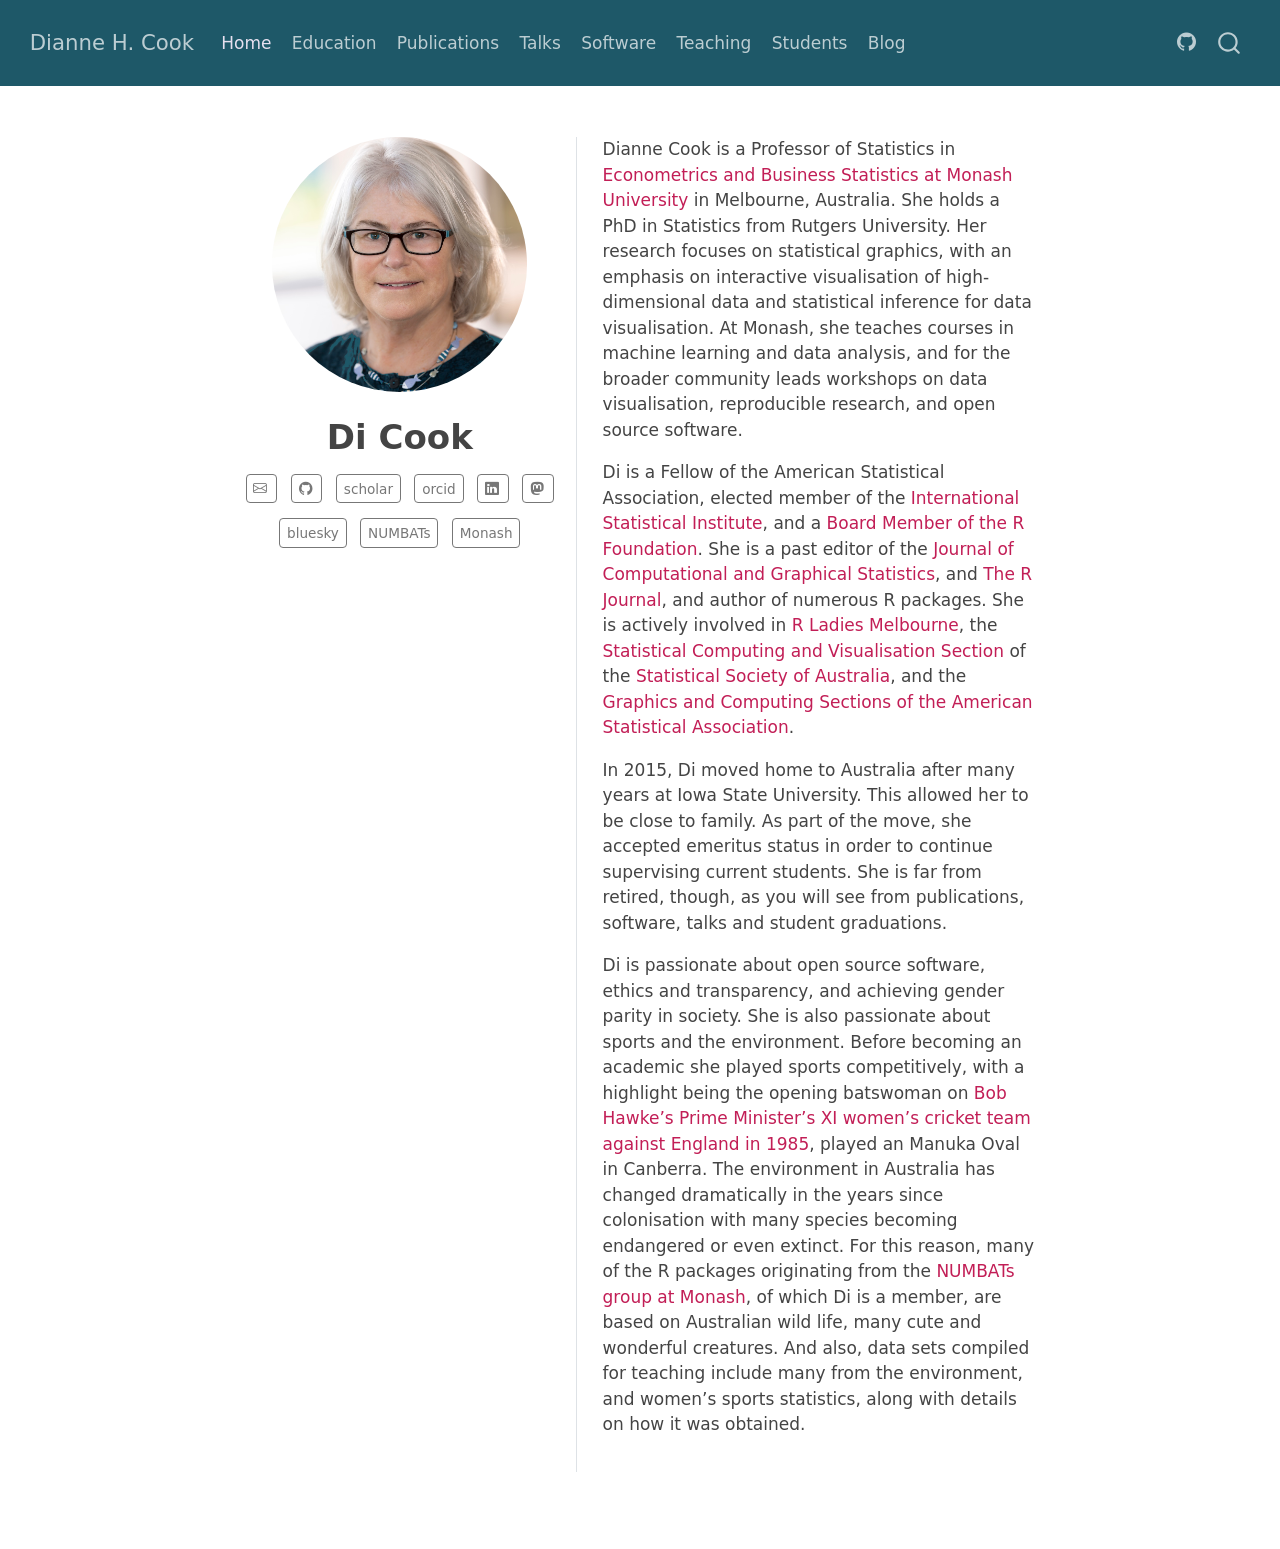
==== docs/index.html @ a5f40956 "copy of di site" ====
<!DOCTYPE html>
<html xmlns="http://www.w3.org/1999/xhtml" lang="en" xml:lang="en"><head>

<meta charset="utf-8">
<meta name="generator" content="quarto-1.9.30">

<meta name="viewport" content="width=device-width, initial-scale=1.0, user-scalable=yes">


<title>Di Cook – Dianne H. Cook</title>
<style>
/* Default styles provided by pandoc.
** See https://pandoc.org/MANUAL.html#variables-for-html for config info.
*/
code{white-space: pre-wrap;}
span.smallcaps{font-variant: small-caps;}
div.columns{display: flex; gap: min(4vw, 1.5em);}
div.column{flex: auto; overflow-x: auto;}
div.hanging-indent{margin-left: 1.5em; text-indent: -1.5em;}
ul.task-list{list-style: none;}
ul.task-list li input[type="checkbox"] {
  width: 0.8em;
  margin: 0 0.8em 0.2em -1em; /* quarto-specific, see https://github.com/quarto-dev/quarto-cli/issues/4556 */ 
  vertical-align: middle;
}
</style>


<script src="site_libs/quarto-nav/quarto-nav.js"></script>
<script src="site_libs/quarto-nav/headroom.min.js"></script>
<script src="site_libs/clipboard/clipboard.min.js"></script>
<script src="site_libs/quarto-search/autocomplete.umd.js"></script>
<script src="site_libs/quarto-search/fuse.min.js"></script>
<script src="site_libs/quarto-search/quarto-search.js"></script>
<meta name="quarto:offset" content="./">
<link href="./logo.png" rel="icon" type="image/png">
<script src="site_libs/quarto-html/quarto.js" type="module"></script>
<script src="site_libs/quarto-html/tabsets/tabsets.js" type="module"></script>
<script src="site_libs/quarto-html/popper.min.js"></script>
<script src="site_libs/quarto-html/tippy.umd.min.js"></script>
<link href="site_libs/quarto-html/tippy.css" rel="stylesheet">
<link href="site_libs/quarto-html/quarto-syntax-highlighting-b6a8276bf55561bdbc268162d41bd1f7.css" rel="stylesheet" id="quarto-text-highlighting-styles">
<script src="site_libs/bootstrap/bootstrap.min.js"></script>
<link href="site_libs/bootstrap/bootstrap-icons.css" rel="stylesheet">
<link href="site_libs/bootstrap/bootstrap-d441ec7d82a4c48058758889448e13eb.min.css" rel="stylesheet" append-hash="true" id="quarto-bootstrap" data-mode="light">
<script id="quarto-search-options" type="application/json">{
  "location": "navbar",
  "copy-button": false,
  "collapse-after": 3,
  "panel-placement": "end",
  "type": "overlay",
  "limit": 50,
  "keyboard-shortcut": [
    "f",
    "/",
    "s"
  ],
  "show-item-context": false,
  "language": {
    "search-no-results-text": "No results",
    "search-matching-documents-text": "matching documents",
    "search-copy-link-title": "Copy link to search",
    "search-hide-matches-text": "Hide additional matches",
    "search-more-match-text": "more match in this document",
    "search-more-matches-text": "more matches in this document",
    "search-clear-button-title": "Clear",
    "search-text-placeholder": "",
    "search-detached-cancel-button-title": "Cancel",
    "search-submit-button-title": "Submit",
    "search-label": "Search"
  }
}</script>


</head>

<body class="nav-fixed fullcontent quarto-light">

<div id="quarto-search-results"></div>
  <header id="quarto-header" class="headroom fixed-top">
    <nav class="navbar navbar-expand-lg " data-bs-theme="dark">
      <div class="navbar-container container-fluid">
      <div class="navbar-brand-container mx-auto">
    <a class="navbar-brand" href="./index.html">
    <span class="navbar-title">Dianne H. Cook</span>
    </a>
  </div>
            <div id="quarto-search" class="" title="Search"></div>
          <button class="navbar-toggler" type="button" data-bs-toggle="collapse" data-bs-target="#navbarCollapse" aria-controls="navbarCollapse" role="menu" aria-expanded="false" aria-label="Toggle navigation" onclick="if (window.quartoToggleHeadroom) { window.quartoToggleHeadroom(); }">
  <span class="navbar-toggler-icon"></span>
</button>
          <div class="collapse navbar-collapse" id="navbarCollapse">
            <ul class="navbar-nav navbar-nav-scroll me-auto">
  <li class="nav-item">
    <a class="nav-link active" href="./index.html" aria-current="page"> 
<span class="menu-text">Home</span></a>
  </li>  
  <li class="nav-item">
    <a class="nav-link" href="./education.html"> 
<span class="menu-text">Education</span></a>
  </li>  
  <li class="nav-item">
    <a class="nav-link" href="./publications.html"> 
<span class="menu-text">Publications</span></a>
  </li>  
  <li class="nav-item">
    <a class="nav-link" href="./talks.html"> 
<span class="menu-text">Talks</span></a>
  </li>  
  <li class="nav-item">
    <a class="nav-link" href="./software.html"> 
<span class="menu-text">Software</span></a>
  </li>  
  <li class="nav-item">
    <a class="nav-link" href="./teaching.html"> 
<span class="menu-text">Teaching</span></a>
  </li>  
  <li class="nav-item">
    <a class="nav-link" href="./students.html"> 
<span class="menu-text">Students</span></a>
  </li>  
  <li class="nav-item">
    <a class="nav-link" href="./blog.html"> 
<span class="menu-text">Blog</span></a>
  </li>  
</ul>
            <ul class="navbar-nav navbar-nav-scroll ms-auto">
  <li class="nav-item compact">
    <a class="nav-link" href="https://github.com/dicook/dicook-quarto"> <i class="bi bi-github" role="img">
</i> 
<span class="menu-text"></span></a>
  </li>  
</ul>
          </div> <!-- /navcollapse -->
            <div class="quarto-navbar-tools">
</div>
      </div> <!-- /container-fluid -->
    </nav>
</header>
<!-- content -->
<div id="quarto-content" class="quarto-container page-columns page-rows-contents page-layout-article page-navbar">
<!-- sidebar -->
<!-- margin-sidebar -->
    
<!-- main -->
<div class="quarto-about-trestles">
  <div class="about-entity">
    <img src="dicook-2023.png" class="about-image
  round " style="height: 15em; width: 15em;">
<header id="title-block-header" class="quarto-title-block default">
<div class="quarto-title">
<h1 class="title">Di Cook</h1>
</div>
<div class="quarto-title-meta">
  </div>
</header>
    <div class="about-links">
  <a href="mailto:dicook@monash.edu" class="about-link" rel="" target="">
    <i class="bi bi-envelope"></i>
     <span class="about-link-text"></span>
  </a>
  <a href="https://github.com/dicook" class="about-link" rel="" target="">
    <i class="bi bi-github"></i>
     <span class="about-link-text"></span>
  </a>
  <a href="https://scholar.google.com/citations?user=_b0uchgAAAAJ&amp;hl=en" class="about-link" rel="" target="">
     <span class="about-link-text">scholar</span>
  </a>
  <a href="https://orcid.org/0000-0002-3813-7155" class="about-link" rel="" target="">
     <span class="about-link-text">orcid</span>
  </a>
  <a href="https://www.linkedin.com/in/dianne-cook-a4877a104/" class="about-link" rel="" target="">
    <i class="bi bi-linkedin"></i>
     <span class="about-link-text"></span>
  </a>
  <a href="https://aus.social/@visnut" class="about-link" rel="" target="">
    <i class="bi bi-mastodon"></i>
     <span class="about-link-text"></span>
  </a>
  <a href="https://bsky.app/profile/visnut.bsky.social" class="about-link" rel="" target="">
     <span class="about-link-text">bluesky</span>
  </a>
  <a href="https://numbat.space" class="about-link" rel="" target="">
     <span class="about-link-text">NUMBATs</span>
  </a>
  <a href="https://www.monash.edu/business/ebs/about-us" class="about-link" rel="" target="">
     <span class="about-link-text">Monash</span>
  </a>
</div>
  </div>
  <div class="about-contents"><main class="content" id="quarto-document-content">
<div id="hero-heading">
<p>Dianne Cook is a Professor of Statistics in <a href="https://www.monash.edu/business/ebs/about-us">Econometrics and Business Statistics at Monash University</a> in Melbourne, Australia. She holds a PhD in Statistics from Rutgers University. Her research focuses on statistical graphics, with an emphasis on interactive visualisation of high-dimensional data and statistical inference for data visualisation. At Monash, she teaches courses in machine learning and data analysis, and for the broader community leads workshops on data visualisation, reproducible research, and open source software.</p>
<p>Di is a Fellow of the American Statistical Association, elected member of the <a href="https://www.isi-web.org">International Statistical Institute</a>, and a <a href="https://www.r-project.org/foundation/">Board Member of the R Foundation</a>. She is a past editor of the <a href="https://www.tandfonline.com/journals/ucgs20">Journal of Computational and Graphical Statistics</a>, and <a href="https://journal.r-project.org">The R Journal</a>, and author of numerous R packages. She is actively involved in <a href="https://github.com/R-LadiesMelbourne">R Ladies Melbourne</a>, the <a href="https://statsoc.org.au/Statistical-Computing-and-Visualisation-Section">Statistical Computing and Visualisation Section</a> of the <a href="https://statsoc.org.au">Statistical Society of Australia</a>, and the <a href="https://community.amstat.org/jointscsg-section/home">Graphics and Computing Sections of the American Statistical Association</a>.</p>
<p>In 2015, Di moved home to Australia after many years at Iowa State University. This allowed her to be close to family. As part of the move, she accepted emeritus status in order to continue supervising current students. She is far from retired, though, as you will see from publications, software, talks and student graduations.</p>
<p>Di is passionate about open source software, ethics and transparency, and achieving gender parity in society. She is also passionate about sports and the environment. Before becoming an academic she played sports competitively, with a highlight being the opening batswoman on <a href="https://www.nfsa.gov.au/collection/curated/asset/99286-womens-cricket-australia-v-england-canberra-1985">Bob Hawke’s Prime Minister’s XI women’s cricket team against England in 1985</a>, played an Manuka Oval in Canberra. The environment in Australia has changed dramatically in the years since colonisation with many species becoming endangered or even extinct. For this reason, many of the R packages originating from the <a href="https://numbat.space">NUMBATs group at Monash</a>, of which Di is a member, are based on Australian wild life, many cute and wonderful creatures. And also, data sets compiled for teaching include many from the environment, and women’s sports statistics, along with details on how it was obtained.</p>
</div>


</main></div>
</div>
 <!-- /main -->
<script id="quarto-html-after-body" type="application/javascript">
  window.document.addEventListener("DOMContentLoaded", function (event) {
    const isCodeAnnotation = (el) => {
      for (const clz of el.classList) {
        if (clz.startsWith('code-annotation-')) {                     
          return true;
        }
      }
      return false;
    }
    const onCopySuccess = function(e) {
      // button target
      const button = e.trigger;
      // don't keep focus
      button.blur();
      // flash "checked"
      button.classList.add('code-copy-button-checked');
      var currentTitle = button.getAttribute("title");
      button.setAttribute("title", "Copied!");
      let tooltip;
      if (window.bootstrap) {
        button.setAttribute("data-bs-toggle", "tooltip");
        button.setAttribute("data-bs-placement", "left");
        button.setAttribute("data-bs-title", "Copied!");
        tooltip = new bootstrap.Tooltip(button, 
          { trigger: "manual", 
            customClass: "code-copy-button-tooltip",
            offset: [0, -8]});
        tooltip.show();    
      }
      setTimeout(function() {
        if (tooltip) {
          tooltip.hide();
          button.removeAttribute("data-bs-title");
          button.removeAttribute("data-bs-toggle");
          button.removeAttribute("data-bs-placement");
        }
        button.setAttribute("title", currentTitle);
        button.classList.remove('code-copy-button-checked');
      }, 1000);
      // clear code selection
      e.clearSelection();
    }
    const getTextToCopy = function(trigger) {
      const outerScaffold = trigger.parentElement.cloneNode(true);
      const codeEl = outerScaffold.querySelector('code');
      for (const childEl of codeEl.children) {
        if (isCodeAnnotation(childEl)) {
          childEl.remove();
        }
      }
      return codeEl.innerText;
    }
    const clipboard = new window.ClipboardJS('.code-copy-button:not([data-in-quarto-modal])', {
      text: getTextToCopy
    });
    clipboard.on('success', onCopySuccess);
    if (window.document.getElementById('quarto-embedded-source-code-modal')) {
      const clipboardModal = new window.ClipboardJS('.code-copy-button[data-in-quarto-modal]', {
        text: getTextToCopy,
        container: window.document.getElementById('quarto-embedded-source-code-modal')
      });
      clipboardModal.on('success', onCopySuccess);
    }
      var localhostRegex = new RegExp(/^(?:http|https):\/\/localhost\:?[0-9]*\//);
      var mailtoRegex = new RegExp(/^mailto:/);
        var filterRegex = new RegExp("https:\/\/dicook\.org");
      var isInternal = (href) => {
          return filterRegex.test(href) || localhostRegex.test(href) || mailtoRegex.test(href);
      }
      // Inspect non-navigation links and adorn them if external
     var links = window.document.querySelectorAll('a[href]:not(.nav-link):not(.navbar-brand):not(.toc-action):not(.sidebar-link):not(.sidebar-item-toggle):not(.pagination-link):not(.no-external):not([aria-hidden]):not(.dropdown-item):not(.quarto-navigation-tool):not(.about-link)');
      for (var i=0; i<links.length; i++) {
        const link = links[i];
        if (!isInternal(link.href)) {
          // undo the damage that might have been done by quarto-nav.js in the case of
          // links that we want to consider external
          if (link.dataset.originalHref !== undefined) {
            link.href = link.dataset.originalHref;
          }
        }
      }
    function tippyHover(el, contentFn, onTriggerFn, onUntriggerFn) {
      const config = {
        allowHTML: true,
        maxWidth: 500,
        delay: 100,
        arrow: false,
        appendTo: function(el) {
            return el.parentElement;
        },
        interactive: true,
        interactiveBorder: 10,
        theme: 'quarto',
        placement: 'bottom-start',
      };
      if (contentFn) {
        config.content = contentFn;
      }
      if (onTriggerFn) {
        config.onTrigger = onTriggerFn;
      }
      if (onUntriggerFn) {
        config.onUntrigger = onUntriggerFn;
      }
      window.tippy(el, config); 
    }
    const noterefs = window.document.querySelectorAll('a[role="doc-noteref"]');
    for (var i=0; i<noterefs.length; i++) {
      const ref = noterefs[i];
      tippyHover(ref, function() {
        // use id or data attribute instead here
        let href = ref.getAttribute('data-footnote-href') || ref.getAttribute('href');
        try { href = new URL(href).hash; } catch {}
        const id = href.replace(/^#\/?/, "");
        const note = window.document.getElementById(id);
        if (note) {
          return note.innerHTML;
        } else {
          return "";
        }
      });
    }
    const xrefs = window.document.querySelectorAll('a.quarto-xref');
    const processXRef = (id, note) => {
      // Strip column container classes
      const stripColumnClz = (el) => {
        el.classList.remove("page-full", "page-columns");
        if (el.children) {
          for (const child of el.children) {
            stripColumnClz(child);
          }
        }
      }
      stripColumnClz(note)
      if (id === null || id.startsWith('sec-')) {
        // Special case sections, only their first couple elements
        const container = document.createElement("div");
        if (note.children && note.children.length > 2) {
          container.appendChild(note.children[0].cloneNode(true));
          for (let i = 1; i < note.children.length; i++) {
            const child = note.children[i];
            if (child.tagName === "P" && child.innerText === "") {
              continue;
            } else {
              container.appendChild(child.cloneNode(true));
              break;
            }
          }
          if (window.Quarto?.typesetMath) {
            window.Quarto.typesetMath(container);
          }
          return container.innerHTML
        } else {
          if (window.Quarto?.typesetMath) {
            window.Quarto.typesetMath(note);
          }
          return note.innerHTML;
        }
      } else {
        // Remove any anchor links if they are present
        const anchorLink = note.querySelector('a.anchorjs-link');
        if (anchorLink) {
          anchorLink.remove();
        }
        if (window.Quarto?.typesetMath) {
          window.Quarto.typesetMath(note);
        }
        if (note.classList.contains("callout")) {
          return note.outerHTML;
        } else {
          return note.innerHTML;
        }
      }
    }
    for (var i=0; i<xrefs.length; i++) {
      const xref = xrefs[i];
      tippyHover(xref, undefined, function(instance) {
        instance.disable();
        let url = xref.getAttribute('href');
        let hash = undefined; 
        if (url.startsWith('#')) {
          hash = url;
        } else {
          try { hash = new URL(url).hash; } catch {}
        }
        if (hash) {
          const id = hash.replace(/^#\/?/, "");
          const note = window.document.getElementById(id);
          if (note !== null) {
            try {
              const html = processXRef(id, note.cloneNode(true));
              instance.setContent(html);
            } finally {
              instance.enable();
              instance.show();
            }
          } else {
            // See if we can fetch this
            fetch(url.split('#')[0])
            .then(res => res.text())
            .then(html => {
              const parser = new DOMParser();
              const htmlDoc = parser.parseFromString(html, "text/html");
              const note = htmlDoc.getElementById(id);
              if (note !== null) {
                const html = processXRef(id, note);
                instance.setContent(html);
              } 
            }).finally(() => {
              instance.enable();
              instance.show();
            });
          }
        } else {
          // See if we can fetch a full url (with no hash to target)
          // This is a special case and we should probably do some content thinning / targeting
          fetch(url)
          .then(res => res.text())
          .then(html => {
            const parser = new DOMParser();
            const htmlDoc = parser.parseFromString(html, "text/html");
            const note = htmlDoc.querySelector('main.content');
            if (note !== null) {
              // This should only happen for chapter cross references
              // (since there is no id in the URL)
              // remove the first header
              if (note.children.length > 0 && note.children[0].tagName === "HEADER") {
                note.children[0].remove();
              }
              const html = processXRef(null, note);
              instance.setContent(html);
            } 
          }).finally(() => {
            instance.enable();
            instance.show();
          });
        }
      }, function(instance) {
      });
    }
        let selectedAnnoteEl;
        const selectorForAnnotation = ( cell, annotation) => {
          let cellAttr = 'data-code-cell="' + cell + '"';
          let lineAttr = 'data-code-annotation="' +  annotation + '"';
          const selector = 'span[' + cellAttr + '][' + lineAttr + ']';
          return selector;
        }
        const selectCodeLines = (annoteEl) => {
          const doc = window.document;
          const targetCell = annoteEl.getAttribute("data-target-cell");
          const targetAnnotation = annoteEl.getAttribute("data-target-annotation");
          const annoteSpan = window.document.querySelector(selectorForAnnotation(targetCell, targetAnnotation));
          const lines = annoteSpan.getAttribute("data-code-lines").split(",");
          const lineIds = lines.map((line) => {
            return targetCell + "-" + line;
          })
          let top = null;
          let height = null;
          let parent = null;
          if (lineIds.length > 0) {
              //compute the position of the single el (top and bottom and make a div)
              const el = window.document.getElementById(lineIds[0]);
              top = el.offsetTop;
              height = el.offsetHeight;
              parent = el.parentElement.parentElement;
            if (lineIds.length > 1) {
              const lastEl = window.document.getElementById(lineIds[lineIds.length - 1]);
              const bottom = lastEl.offsetTop + lastEl.offsetHeight;
              height = bottom - top;
            }
            if (top !== null && height !== null && parent !== null) {
              // cook up a div (if necessary) and position it 
              let div = window.document.getElementById("code-annotation-line-highlight");
              if (div === null) {
                div = window.document.createElement("div");
                div.setAttribute("id", "code-annotation-line-highlight");
                div.style.position = 'absolute';
                parent.appendChild(div);
              }
              div.style.top = top - 2 + "px";
              div.style.height = height + 4 + "px";
              div.style.left = 0;
              let gutterDiv = window.document.getElementById("code-annotation-line-highlight-gutter");
              if (gutterDiv === null) {
                gutterDiv = window.document.createElement("div");
                gutterDiv.setAttribute("id", "code-annotation-line-highlight-gutter");
                gutterDiv.style.position = 'absolute';
                const codeCell = window.document.getElementById(targetCell);
                const gutter = codeCell.querySelector('.code-annotation-gutter');
                gutter.appendChild(gutterDiv);
              }
              gutterDiv.style.top = top - 2 + "px";
              gutterDiv.style.height = height + 4 + "px";
            }
            selectedAnnoteEl = annoteEl;
          }
        };
        const unselectCodeLines = () => {
          const elementsIds = ["code-annotation-line-highlight", "code-annotation-line-highlight-gutter"];
          elementsIds.forEach((elId) => {
            const div = window.document.getElementById(elId);
            if (div) {
              div.remove();
            }
          });
          selectedAnnoteEl = undefined;
        };
          // Handle positioning of the toggle
      window.addEventListener(
        "resize",
        throttle(() => {
          elRect = undefined;
          if (selectedAnnoteEl) {
            selectCodeLines(selectedAnnoteEl);
          }
        }, 10)
      );
      function throttle(fn, ms) {
      let throttle = false;
      let timer;
        return (...args) => {
          if(!throttle) { // first call gets through
              fn.apply(this, args);
              throttle = true;
          } else { // all the others get throttled
              if(timer) clearTimeout(timer); // cancel #2
              timer = setTimeout(() => {
                fn.apply(this, args);
                timer = throttle = false;
              }, ms);
          }
        };
      }
        // Attach click handler to the DT
        const annoteDls = window.document.querySelectorAll('dt[data-target-cell]');
        for (const annoteDlNode of annoteDls) {
          annoteDlNode.addEventListener('click', (event) => {
            const clickedEl = event.target;
            if (clickedEl !== selectedAnnoteEl) {
              unselectCodeLines();
              const activeEl = window.document.querySelector('dt[data-target-cell].code-annotation-active');
              if (activeEl) {
                activeEl.classList.remove('code-annotation-active');
              }
              selectCodeLines(clickedEl);
              clickedEl.classList.add('code-annotation-active');
            } else {
              // Unselect the line
              unselectCodeLines();
              clickedEl.classList.remove('code-annotation-active');
            }
          });
        }
    const findCites = (el) => {
      const parentEl = el.parentElement;
      if (parentEl) {
        const cites = parentEl.dataset.cites;
        if (cites) {
          return {
            el,
            cites: cites.split(' ')
          };
        } else {
          return findCites(el.parentElement)
        }
      } else {
        return undefined;
      }
    };
    var bibliorefs = window.document.querySelectorAll('a[role="doc-biblioref"]');
    for (var i=0; i<bibliorefs.length; i++) {
      const ref = bibliorefs[i];
      const citeInfo = findCites(ref);
      if (citeInfo) {
        tippyHover(citeInfo.el, function() {
          var popup = window.document.createElement('div');
          citeInfo.cites.forEach(function(cite) {
            var citeDiv = window.document.createElement('div');
            citeDiv.classList.add('hanging-indent');
            citeDiv.classList.add('csl-entry');
            var biblioDiv = window.document.getElementById('ref-' + cite);
            if (biblioDiv) {
              citeDiv.innerHTML = biblioDiv.innerHTML;
            }
            popup.appendChild(citeDiv);
          });
          return popup.innerHTML;
        });
      }
    }
  });
  </script>
</div> <!-- /content -->




</body></html>
---- docs/site_libs/quarto-html/tippy.css ----
.tippy-box[data-animation=fade][data-state=hidden]{opacity:0}[data-tippy-root]{max-width:calc(100vw - 10px)}.tippy-box{position:relative;background-color:#333;color:#fff;border-radius:4px;font-size:14px;line-height:1.4;white-space:normal;outline:0;transition-property:transform,visibility,opacity}.tippy-box[data-placement^=top]>.tippy-arrow{bottom:0}.tippy-box[data-placement^=top]>.tippy-arrow:before{bottom:-7px;left:0;border-width:8px 8px 0;border-top-color:initial;transform-origin:center top}.tippy-box[data-placement^=bottom]>.tippy-arrow{top:0}.tippy-box[data-placement^=bottom]>.tippy-arrow:before{top:-7px;left:0;border-width:0 8px 8px;border-bottom-color:initial;transform-origin:center bottom}.tippy-box[data-placement^=left]>.tippy-arrow{right:0}.tippy-box[data-placement^=left]>.tippy-arrow:before{border-width:8px 0 8px 8px;border-left-color:initial;right:-7px;transform-origin:center left}.tippy-box[data-placement^=right]>.tippy-arrow{left:0}.tippy-box[data-placement^=right]>.tippy-arrow:before{left:-7px;border-width:8px 8px 8px 0;border-right-color:initial;transform-origin:center right}.tippy-box[data-inertia][data-state=visible]{transition-timing-function:cubic-bezier(.54,1.5,.38,1.11)}.tippy-arrow{width:16px;height:16px;color:#333}.tippy-arrow:before{content:"";position:absolute;border-color:transparent;border-style:solid}.tippy-content{position:relative;padding:5px 9px;z-index:1}
---- docs/site_libs/quarto-html/quarto-syntax-highlighting-b6a8276bf55561bdbc268162d41bd1f7.css ----
/* quarto syntax highlight colors */
:root {
  --quarto-hl-ot-color: #003B4F;
  --quarto-hl-at-color: #657422;
  --quarto-hl-ss-color: #20794D;
  --quarto-hl-an-color: #5E5E5E;
  --quarto-hl-fu-color: #4758AB;
  --quarto-hl-st-color: #20794D;
  --quarto-hl-cf-color: #003B4F;
  --quarto-hl-op-color: #5E5E5E;
  --quarto-hl-er-color: #AD0000;
  --quarto-hl-bn-color: #AD0000;
  --quarto-hl-al-color: #AD0000;
  --quarto-hl-va-color: #111111;
  --quarto-hl-bu-color: inherit;
  --quarto-hl-ex-color: inherit;
  --quarto-hl-pp-color: #AD0000;
  --quarto-hl-in-color: #5E5E5E;
  --quarto-hl-vs-color: #20794D;
  --quarto-hl-wa-color: #5E5E5E;
  --quarto-hl-do-color: #5E5E5E;
  --quarto-hl-im-color: #00769E;
  --quarto-hl-ch-color: #20794D;
  --quarto-hl-dt-color: #AD0000;
  --quarto-hl-fl-color: #AD0000;
  --quarto-hl-co-color: #5E5E5E;
  --quarto-hl-cv-color: #5E5E5E;
  --quarto-hl-cn-color: #8f5902;
  --quarto-hl-sc-color: #5E5E5E;
  --quarto-hl-dv-color: #AD0000;
  --quarto-hl-kw-color: #003B4F;
}

/* other quarto variables */
:root {
  --quarto-font-monospace: SFMono-Regular, Menlo, Monaco, Consolas, "Liberation Mono", "Courier New", monospace;
}

/* syntax highlight based on Pandoc's rules */
pre > code.sourceCode > span {
  color: #003B4F;
}

code.sourceCode > span {
  color: #003B4F;
}

div.sourceCode,
div.sourceCode pre.sourceCode {
  color: #003B4F;
}

/* Normal */
code span {
  color: #003B4F;
}

/* Alert */
code span.al {
  color: #AD0000;
  font-style: inherit;
}

/* Annotation */
code span.an {
  color: #5E5E5E;
  font-style: inherit;
}

/* Attribute */
code span.at {
  color: #657422;
  font-style: inherit;
}

/* BaseN */
code span.bn {
  color: #AD0000;
  font-style: inherit;
}

/* BuiltIn */
code span.bu {
  font-style: inherit;
}

/* ControlFlow */
code span.cf {
  color: #003B4F;
  font-weight: bold;
  font-style: inherit;
}

/* Char */
code span.ch {
  color: #20794D;
  font-style: inherit;
}

/* Constant */
code span.cn {
  color: #8f5902;
  font-style: inherit;
}

/* Comment */
code span.co {
  color: #5E5E5E;
  font-style: inherit;
}

/* CommentVar */
code span.cv {
  color: #5E5E5E;
  font-style: italic;
}

/* Documentation */
code span.do {
  color: #5E5E5E;
  font-style: italic;
}

/* DataType */
code span.dt {
  color: #AD0000;
  font-style: inherit;
}

/* DecVal */
code span.dv {
  color: #AD0000;
  font-style: inherit;
}

/* Error */
code span.er {
  color: #AD0000;
  font-style: inherit;
}

/* Extension */
code span.ex {
  font-style: inherit;
}

/* Float */
code span.fl {
  color: #AD0000;
  font-style: inherit;
}

/* Function */
code span.fu {
  color: #4758AB;
  font-style: inherit;
}

/* Import */
code span.im {
  color: #00769E;
  font-style: inherit;
}

/* Information */
code span.in {
  color: #5E5E5E;
  font-style: inherit;
}

/* Keyword */
code span.kw {
  color: #003B4F;
  font-weight: bold;
  font-style: inherit;
}

/* Operator */
code span.op {
  color: #5E5E5E;
  font-style: inherit;
}

/* Other */
code span.ot {
  color: #003B4F;
  font-style: inherit;
}

/* Preprocessor */
code span.pp {
  color: #AD0000;
  font-style: inherit;
}

/* SpecialChar */
code span.sc {
  color: #5E5E5E;
  font-style: inherit;
}

/* SpecialString */
code span.ss {
  color: #20794D;
  font-style: inherit;
}

/* String */
code span.st {
  color: #20794D;
  font-style: inherit;
}

/* Variable */
code span.va {
  color: #111111;
  font-style: inherit;
}

/* VerbatimString */
code span.vs {
  color: #20794D;
  font-style: inherit;
}

/* Warning */
code span.wa {
  color: #5E5E5E;
  font-style: italic;
}

.prevent-inlining {
  content: "</";
}

/*# sourceMappingURL=5eae6a9ed249137e627790aed33a8396.css.map */
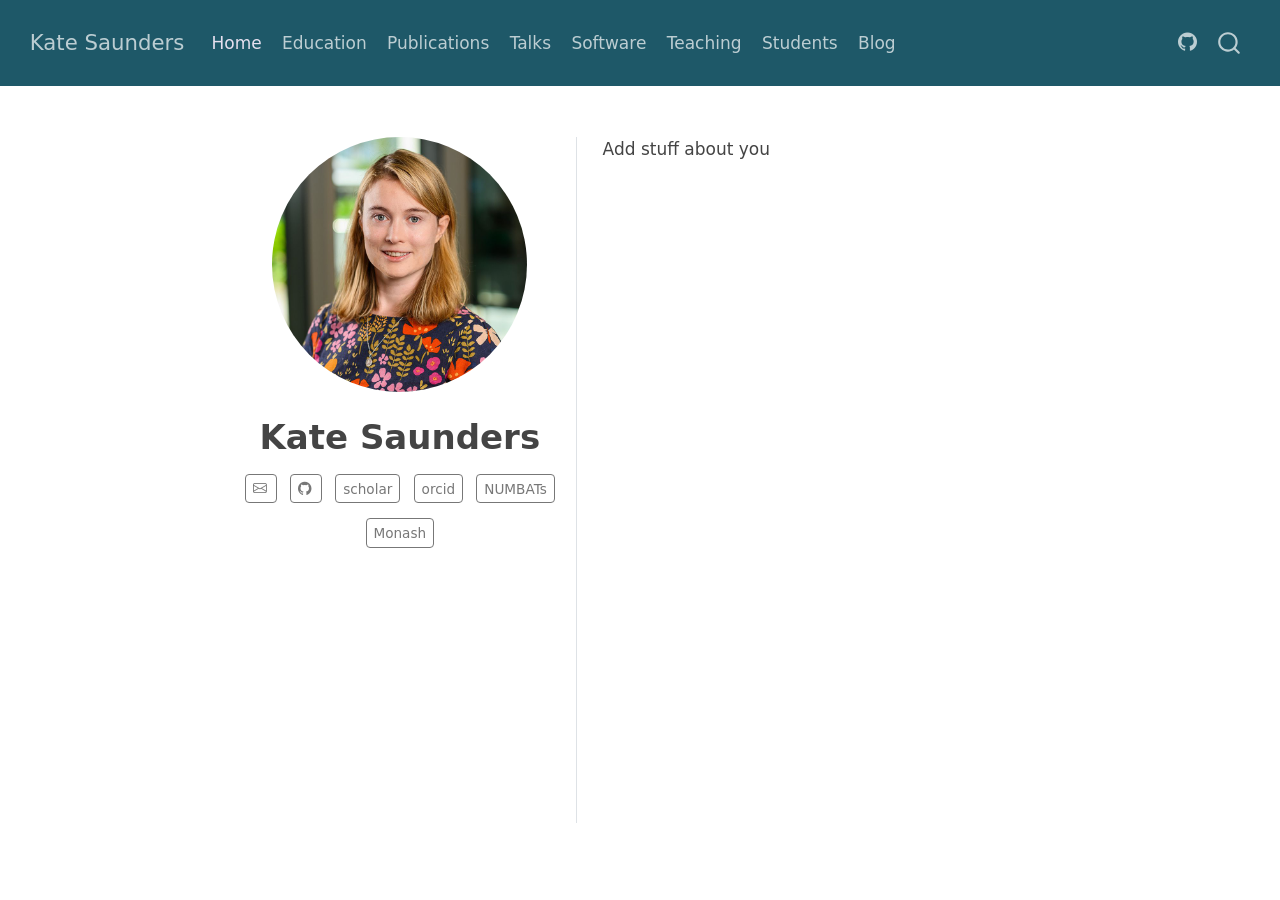
==== commit d1b012c0: "Website initial commit" ====
--- a/docs/index.html
+++ b/docs/index.html
@@ -2,12 +2,12 @@
 <html xmlns="http://www.w3.org/1999/xhtml" lang="en" xml:lang="en"><head>
 
 <meta charset="utf-8">
-<meta name="generator" content="quarto-1.9.30">
+<meta name="generator" content="quarto-1.9.36">
 
 <meta name="viewport" content="width=device-width, initial-scale=1.0, user-scalable=yes">
 
 
-<title>Di Cook – Dianne H. Cook</title>
+<title>Kate Saunders</title>
 <style>
 /* Default styles provided by pandoc.
 ** See https://pandoc.org/MANUAL.html#variables-for-html for config info.
@@ -39,7 +39,7 @@
 <script src="site_libs/quarto-html/popper.min.js"></script>
 <script src="site_libs/quarto-html/tippy.umd.min.js"></script>
 <link href="site_libs/quarto-html/tippy.css" rel="stylesheet">
-<link href="site_libs/quarto-html/quarto-syntax-highlighting-b6a8276bf55561bdbc268162d41bd1f7.css" rel="stylesheet" id="quarto-text-highlighting-styles">
+<link href="site_libs/quarto-html/quarto-syntax-highlighting-845c23b38eaddc0f92fda52bfe77a8c8.css" rel="stylesheet" id="quarto-text-highlighting-styles">
 <script src="site_libs/bootstrap/bootstrap.min.js"></script>
 <link href="site_libs/bootstrap/bootstrap-icons.css" rel="stylesheet">
 <link href="site_libs/bootstrap/bootstrap-d441ec7d82a4c48058758889448e13eb.min.css" rel="stylesheet" append-hash="true" id="quarto-bootstrap" data-mode="light">
@@ -82,7 +82,7 @@
       <div class="navbar-container container-fluid">
       <div class="navbar-brand-container mx-auto">
     <a class="navbar-brand" href="./index.html">
-    <span class="navbar-title">Dianne H. Cook</span>
+    <span class="navbar-title">Kate Saunders</span>
     </a>
   </div>
             <div id="quarto-search" class="" title="Search"></div>
@@ -145,40 +145,29 @@
 <!-- main -->
 <div class="quarto-about-trestles">
   <div class="about-entity">
-    <img src="dicook-2023.png" class="about-image
+    <img src="kate-profile.jpg" class="about-image
   round " style="height: 15em; width: 15em;">
 <header id="title-block-header" class="quarto-title-block default">
 <div class="quarto-title">
-<h1 class="title">Di Cook</h1>
+<h1 class="title">Kate Saunders</h1>
 </div>
 <div class="quarto-title-meta">
   </div>
 </header>
     <div class="about-links">
-  <a href="mailto:dicook@monash.edu" class="about-link" rel="" target="">
+  <a href="mailto:kate.saunders@monash.edu" class="about-link" rel="" target="">
     <i class="bi bi-envelope"></i>
      <span class="about-link-text"></span>
   </a>
-  <a href="https://github.com/dicook" class="about-link" rel="" target="">
+  <a href="https://github.com/katerobsau" class="about-link" rel="" target="">
     <i class="bi bi-github"></i>
      <span class="about-link-text"></span>
   </a>
-  <a href="https://scholar.google.com/citations?user=_b0uchgAAAAJ&amp;hl=en" class="about-link" rel="" target="">
+  <a href="https://scholar.google.nl/citations?user=mD32x4MAAAAJ&amp;hl=en" class="about-link" rel="" target="">
      <span class="about-link-text">scholar</span>
   </a>
-  <a href="https://orcid.org/0000-0002-3813-7155" class="about-link" rel="" target="">
+  <a href="https://orcid.org/0000-0002-1436-7802" class="about-link" rel="" target="">
      <span class="about-link-text">orcid</span>
-  </a>
-  <a href="https://www.linkedin.com/in/dianne-cook-a4877a104/" class="about-link" rel="" target="">
-    <i class="bi bi-linkedin"></i>
-     <span class="about-link-text"></span>
-  </a>
-  <a href="https://aus.social/@visnut" class="about-link" rel="" target="">
-    <i class="bi bi-mastodon"></i>
-     <span class="about-link-text"></span>
-  </a>
-  <a href="https://bsky.app/profile/visnut.bsky.social" class="about-link" rel="" target="">
-     <span class="about-link-text">bluesky</span>
   </a>
   <a href="https://numbat.space" class="about-link" rel="" target="">
      <span class="about-link-text">NUMBATs</span>
@@ -190,10 +179,10 @@
   </div>
   <div class="about-contents"><main class="content" id="quarto-document-content">
 <div id="hero-heading">
-<p>Dianne Cook is a Professor of Statistics in <a href="https://www.monash.edu/business/ebs/about-us">Econometrics and Business Statistics at Monash University</a> in Melbourne, Australia. She holds a PhD in Statistics from Rutgers University. Her research focuses on statistical graphics, with an emphasis on interactive visualisation of high-dimensional data and statistical inference for data visualisation. At Monash, she teaches courses in machine learning and data analysis, and for the broader community leads workshops on data visualisation, reproducible research, and open source software.</p>
-<p>Di is a Fellow of the American Statistical Association, elected member of the <a href="https://www.isi-web.org">International Statistical Institute</a>, and a <a href="https://www.r-project.org/foundation/">Board Member of the R Foundation</a>. She is a past editor of the <a href="https://www.tandfonline.com/journals/ucgs20">Journal of Computational and Graphical Statistics</a>, and <a href="https://journal.r-project.org">The R Journal</a>, and author of numerous R packages. She is actively involved in <a href="https://github.com/R-LadiesMelbourne">R Ladies Melbourne</a>, the <a href="https://statsoc.org.au/Statistical-Computing-and-Visualisation-Section">Statistical Computing and Visualisation Section</a> of the <a href="https://statsoc.org.au">Statistical Society of Australia</a>, and the <a href="https://community.amstat.org/jointscsg-section/home">Graphics and Computing Sections of the American Statistical Association</a>.</p>
-<p>In 2015, Di moved home to Australia after many years at Iowa State University. This allowed her to be close to family. As part of the move, she accepted emeritus status in order to continue supervising current students. She is far from retired, though, as you will see from publications, software, talks and student graduations.</p>
-<p>Di is passionate about open source software, ethics and transparency, and achieving gender parity in society. She is also passionate about sports and the environment. Before becoming an academic she played sports competitively, with a highlight being the opening batswoman on <a href="https://www.nfsa.gov.au/collection/curated/asset/99286-womens-cricket-australia-v-england-canberra-1985">Bob Hawke’s Prime Minister’s XI women’s cricket team against England in 1985</a>, played an Manuka Oval in Canberra. The environment in Australia has changed dramatically in the years since colonisation with many species becoming endangered or even extinct. For this reason, many of the R packages originating from the <a href="https://numbat.space">NUMBATs group at Monash</a>, of which Di is a member, are based on Australian wild life, many cute and wonderful creatures. And also, data sets compiled for teaching include many from the environment, and women’s sports statistics, along with details on how it was obtained.</p>
+<p>Add stuff about you <!-- Dianne Cook is a Professor of Statistics in [Econometrics and Business Statistics at Monash University](https://www.monash.edu/business/ebs/about-us) in Melbourne, Australia. She holds a PhD in Statistics from Rutgers University. Her research focuses on statistical graphics, with an emphasis on interactive visualisation of high-dimensional data and statistical inference for data visualisation. At Monash, she teaches courses in machine learning and data analysis, and for the broader community leads workshops on data visualisation, reproducible research, and open source software.  --></p>
+<!-- Di is a Fellow of the American Statistical Association, elected member of the [International Statistical Institute](https://www.isi-web.org), and a [Board Member of the R Foundation](https://www.r-project.org/foundation/). She is a past editor of the [Journal of Computational and Graphical Statistics](https://www.tandfonline.com/journals/ucgs20), and [The R Journal](https://journal.r-project.org), and author of numerous R packages. She is actively involved in [R Ladies Melbourne](https://github.com/R-LadiesMelbourne), the [Statistical Computing and Visualisation Section](https://statsoc.org.au/Statistical-Computing-and-Visualisation-Section) of the [Statistical Society of Australia](https://statsoc.org.au), and the [Graphics and Computing Sections of the American Statistical Association](https://community.amstat.org/jointscsg-section/home). -->
+<!-- In 2015, Di moved home to Australia after many years at Iowa State University. This allowed her to be close to family. As part of the move, she accepted emeritus status in order to continue supervising current students. She is far from retired, though, as you will see from publications, software, talks and student graduations. -->
+<!-- Di is passionate about open source software, ethics and transparency, and achieving gender parity in society. She is also passionate about sports and the environment. Before becoming an academic she played sports competitively, with a highlight being the opening batswoman on [Bob Hawke's Prime Minister's XI women's cricket team against England in 1985](https://www.nfsa.gov.au/collection/curated/asset/99286-womens-cricket-australia-v-england-canberra-1985), played an Manuka Oval in Canberra. The environment in Australia has changed dramatically in the years since colonisation with many species becoming endangered or even extinct. For this reason, many of the R packages originating from the [NUMBATs group at Monash](https://numbat.space), of which Di is a member, are based on Australian wild life, many cute and wonderful creatures. And also, data sets compiled for teaching include many from the environment, and women's sports statistics, along with details on how it was obtained.   -->
 </div>
 
 
--- a/docs/site_libs/quarto-html/quarto-syntax-highlighting-845c23b38eaddc0f92fda52bfe77a8c8.css
+++ b/docs/site_libs/quarto-html/quarto-syntax-highlighting-845c23b38eaddc0f92fda52bfe77a8c8.css
@@ -0,0 +1,236 @@
+/* quarto syntax highlight colors */
+:root {
+  --quarto-hl-ot-color: #003B4F;
+  --quarto-hl-at-color: #657422;
+  --quarto-hl-ss-color: #20794D;
+  --quarto-hl-an-color: #5E5E5E;
+  --quarto-hl-fu-color: #4758AB;
+  --quarto-hl-st-color: #20794D;
+  --quarto-hl-cf-color: #003B4F;
+  --quarto-hl-op-color: #5E5E5E;
+  --quarto-hl-er-color: #AD0000;
+  --quarto-hl-bn-color: #AD0000;
+  --quarto-hl-al-color: #AD0000;
+  --quarto-hl-va-color: #111111;
+  --quarto-hl-bu-color: inherit;
+  --quarto-hl-ex-color: inherit;
+  --quarto-hl-pp-color: #AD0000;
+  --quarto-hl-in-color: #5E5E5E;
+  --quarto-hl-vs-color: #20794D;
+  --quarto-hl-wa-color: #5E5E5E;
+  --quarto-hl-do-color: #5E5E5E;
+  --quarto-hl-im-color: #00769E;
+  --quarto-hl-ch-color: #20794D;
+  --quarto-hl-dt-color: #AD0000;
+  --quarto-hl-fl-color: #AD0000;
+  --quarto-hl-co-color: #5E5E5E;
+  --quarto-hl-cv-color: #5E5E5E;
+  --quarto-hl-cn-color: #8f5902;
+  --quarto-hl-sc-color: #5E5E5E;
+  --quarto-hl-dv-color: #AD0000;
+  --quarto-hl-kw-color: #003B4F;
+}
+
+/* other quarto variables */
+:root {
+  --quarto-font-monospace: SFMono-Regular, Menlo, Monaco, Consolas, "Liberation Mono", "Courier New", monospace;
+}
+
+/* syntax highlight based on Pandoc's rules */
+pre > code.sourceCode > span {
+  color: #003B4F;
+}
+
+code.sourceCode > span {
+  color: #003B4F;
+}
+
+div.sourceCode,
+div.sourceCode pre.sourceCode {
+  color: #003B4F;
+}
+
+/* Normal */
+code span {
+  color: #003B4F;
+}
+
+/* Alert */
+code span.al {
+  color: #AD0000;
+  font-style: inherit;
+}
+
+/* Annotation */
+code span.an {
+  color: #5E5E5E;
+  font-style: inherit;
+}
+
+/* Attribute */
+code span.at {
+  color: #657422;
+  font-style: inherit;
+}
+
+/* BaseN */
+code span.bn {
+  color: #AD0000;
+  font-style: inherit;
+}
+
+/* BuiltIn */
+code span.bu {
+  font-style: inherit;
+}
+
+/* ControlFlow */
+code span.cf {
+  color: #003B4F;
+  font-weight: bold;
+  font-style: inherit;
+}
+
+/* Char */
+code span.ch {
+  color: #20794D;
+  font-style: inherit;
+}
+
+/* Constant */
+code span.cn {
+  color: #8f5902;
+  font-style: inherit;
+}
+
+/* Comment */
+code span.co {
+  color: #5E5E5E;
+  font-style: inherit;
+}
+
+/* CommentVar */
+code span.cv {
+  color: #5E5E5E;
+  font-style: italic;
+}
+
+/* Documentation */
+code span.do {
+  color: #5E5E5E;
+  font-style: italic;
+}
+
+/* DataType */
+code span.dt {
+  color: #AD0000;
+  font-style: inherit;
+}
+
+/* DecVal */
+code span.dv {
+  color: #AD0000;
+  font-style: inherit;
+}
+
+/* Error */
+code span.er {
+  color: #AD0000;
+  font-style: inherit;
+}
+
+/* Extension */
+code span.ex {
+  font-style: inherit;
+}
+
+/* Float */
+code span.fl {
+  color: #AD0000;
+  font-style: inherit;
+}
+
+/* Function */
+code span.fu {
+  color: #4758AB;
+  font-style: inherit;
+}
+
+/* Import */
+code span.im {
+  color: #00769E;
+  font-style: inherit;
+}
+
+/* Information */
+code span.in {
+  color: #5E5E5E;
+  font-style: inherit;
+}
+
+/* Keyword */
+code span.kw {
+  color: #003B4F;
+  font-weight: bold;
+  font-style: inherit;
+}
+
+/* Operator */
+code span.op {
+  color: #5E5E5E;
+  font-style: inherit;
+}
+
+/* Other */
+code span.ot {
+  color: #003B4F;
+  font-style: inherit;
+}
+
+/* Preprocessor */
+code span.pp {
+  color: #AD0000;
+  font-style: inherit;
+}
+
+/* SpecialChar */
+code span.sc {
+  color: #5E5E5E;
+  font-style: inherit;
+}
+
+/* SpecialString */
+code span.ss {
+  color: #20794D;
+  font-style: inherit;
+}
+
+/* String */
+code span.st {
+  color: #20794D;
+  font-style: inherit;
+}
+
+/* Variable */
+code span.va {
+  color: #111111;
+  font-style: inherit;
+}
+
+/* VerbatimString */
+code span.vs {
+  color: #20794D;
+  font-style: inherit;
+}
+
+/* Warning */
+code span.wa {
+  color: #5E5E5E;
+  font-style: italic;
+}
+
+.prevent-inlining {
+  content: "</";
+}
+
+/*# sourceMappingURL=ac89f0bb514bba72461919f78549e31c.css.map */
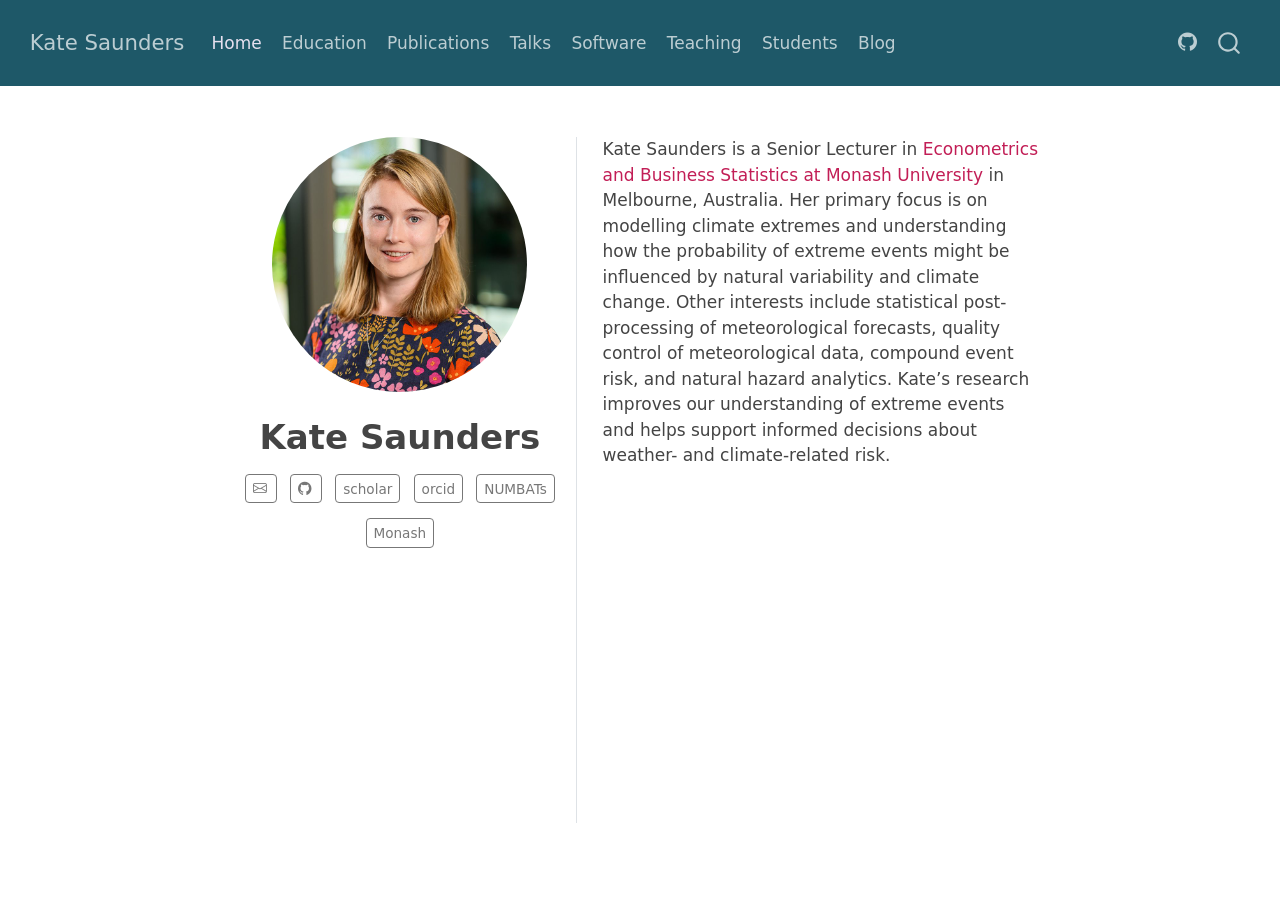
==== commit ce856aa7: "Updated bio" ====
--- a/docs/index.html
+++ b/docs/index.html
@@ -126,7 +126,7 @@
 </ul>
             <ul class="navbar-nav navbar-nav-scroll ms-auto">
   <li class="nav-item compact">
-    <a class="nav-link" href="https://github.com/dicook/dicook-quarto"> <i class="bi bi-github" role="img">
+    <a class="nav-link" href="https://github.com/katerobsau/website-quarto"> <i class="bi bi-github" role="img">
 </i> 
 <span class="menu-text"></span></a>
   </li>  
@@ -179,7 +179,8 @@
   </div>
   <div class="about-contents"><main class="content" id="quarto-document-content">
 <div id="hero-heading">
-<p>Add stuff about you <!-- Dianne Cook is a Professor of Statistics in [Econometrics and Business Statistics at Monash University](https://www.monash.edu/business/ebs/about-us) in Melbourne, Australia. She holds a PhD in Statistics from Rutgers University. Her research focuses on statistical graphics, with an emphasis on interactive visualisation of high-dimensional data and statistical inference for data visualisation. At Monash, she teaches courses in machine learning and data analysis, and for the broader community leads workshops on data visualisation, reproducible research, and open source software.  --></p>
+<p>Kate Saunders is a Senior Lecturer in <a href="https://www.monash.edu/business/ebs/about-us">Econometrics and Business Statistics at Monash University</a> in Melbourne, Australia. Her primary focus is on modelling climate extremes and understanding how the probability of extreme events might be influenced by natural variability and climate change. Other interests include statistical post-processing of meteorological forecasts, quality control of meteorological data, compound event risk, and natural hazard analytics. Kate’s research improves our understanding of extreme events and helps support informed decisions about weather- and climate-related risk.</p>
+<!-- Dianne Cook is a Professor of Statistics in [Econometrics and Business Statistics at Monash University](https://www.monash.edu/business/ebs/about-us) in Melbourne, Australia. She holds a PhD in Statistics from Rutgers University. Her research focuses on statistical graphics, with an emphasis on interactive visualisation of high-dimensional data and statistical inference for data visualisation. At Monash, she teaches courses in machine learning and data analysis, and for the broader community leads workshops on data visualisation, reproducible research, and open source software.  -->
 <!-- Di is a Fellow of the American Statistical Association, elected member of the [International Statistical Institute](https://www.isi-web.org), and a [Board Member of the R Foundation](https://www.r-project.org/foundation/). She is a past editor of the [Journal of Computational and Graphical Statistics](https://www.tandfonline.com/journals/ucgs20), and [The R Journal](https://journal.r-project.org), and author of numerous R packages. She is actively involved in [R Ladies Melbourne](https://github.com/R-LadiesMelbourne), the [Statistical Computing and Visualisation Section](https://statsoc.org.au/Statistical-Computing-and-Visualisation-Section) of the [Statistical Society of Australia](https://statsoc.org.au), and the [Graphics and Computing Sections of the American Statistical Association](https://community.amstat.org/jointscsg-section/home). -->
 <!-- In 2015, Di moved home to Australia after many years at Iowa State University. This allowed her to be close to family. As part of the move, she accepted emeritus status in order to continue supervising current students. She is far from retired, though, as you will see from publications, software, talks and student graduations. -->
 <!-- Di is passionate about open source software, ethics and transparency, and achieving gender parity in society. She is also passionate about sports and the environment. Before becoming an academic she played sports competitively, with a highlight being the opening batswoman on [Bob Hawke's Prime Minister's XI women's cricket team against England in 1985](https://www.nfsa.gov.au/collection/curated/asset/99286-womens-cricket-australia-v-england-canberra-1985), played an Manuka Oval in Canberra. The environment in Australia has changed dramatically in the years since colonisation with many species becoming endangered or even extinct. For this reason, many of the R packages originating from the [NUMBATs group at Monash](https://numbat.space), of which Di is a member, are based on Australian wild life, many cute and wonderful creatures. And also, data sets compiled for teaching include many from the environment, and women's sports statistics, along with details on how it was obtained.   -->
@@ -255,7 +256,7 @@
     }
       var localhostRegex = new RegExp(/^(?:http|https):\/\/localhost\:?[0-9]*\//);
       var mailtoRegex = new RegExp(/^mailto:/);
-        var filterRegex = new RegExp("https:\/\/dicook\.org");
+        var filterRegex = new RegExp("https:\/\/katerobsau\.github\.io\/website-quarto\/");
       var isInternal = (href) => {
           return filterRegex.test(href) || localhostRegex.test(href) || mailtoRegex.test(href);
       }
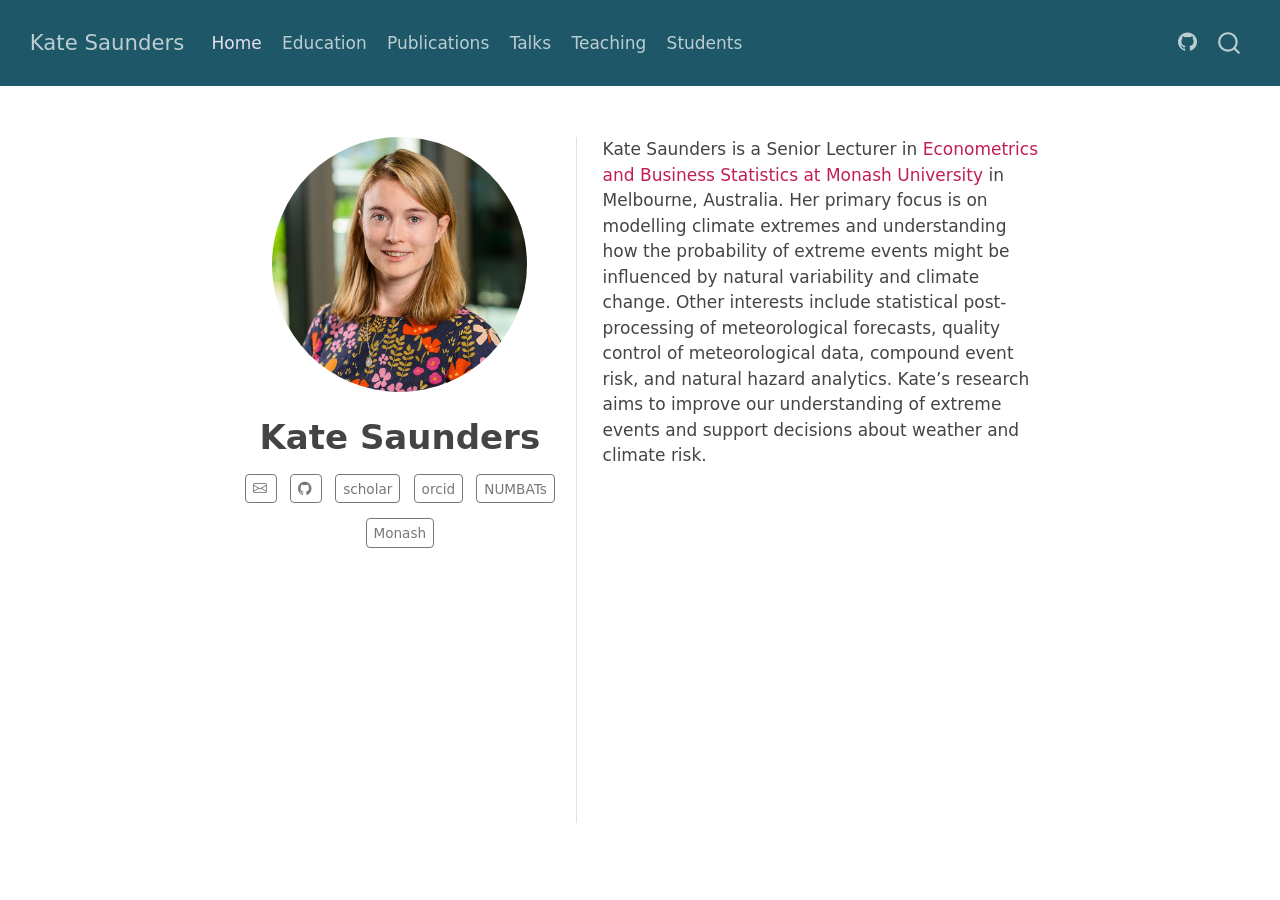
==== commit d1bfdc0b: "Minimum working version Replaced all temp entries" ====
--- a/docs/index.html
+++ b/docs/index.html
@@ -108,20 +108,12 @@
 <span class="menu-text">Talks</span></a>
   </li>  
   <li class="nav-item">
-    <a class="nav-link" href="./software.html"> 
-<span class="menu-text">Software</span></a>
-  </li>  
-  <li class="nav-item">
     <a class="nav-link" href="./teaching.html"> 
 <span class="menu-text">Teaching</span></a>
   </li>  
   <li class="nav-item">
     <a class="nav-link" href="./students.html"> 
 <span class="menu-text">Students</span></a>
-  </li>  
-  <li class="nav-item">
-    <a class="nav-link" href="./blog.html"> 
-<span class="menu-text">Blog</span></a>
   </li>  
 </ul>
             <ul class="navbar-nav navbar-nav-scroll ms-auto">
@@ -179,7 +171,7 @@
   </div>
   <div class="about-contents"><main class="content" id="quarto-document-content">
 <div id="hero-heading">
-<p>Kate Saunders is a Senior Lecturer in <a href="https://www.monash.edu/business/ebs/about-us">Econometrics and Business Statistics at Monash University</a> in Melbourne, Australia. Her primary focus is on modelling climate extremes and understanding how the probability of extreme events might be influenced by natural variability and climate change. Other interests include statistical post-processing of meteorological forecasts, quality control of meteorological data, compound event risk, and natural hazard analytics. Kate’s research improves our understanding of extreme events and helps support informed decisions about weather- and climate-related risk.</p>
+<p>Kate Saunders is a Senior Lecturer in <a href="https://www.monash.edu/business/ebs/about-us">Econometrics and Business Statistics at Monash University</a> in Melbourne, Australia. Her primary focus is on modelling climate extremes and understanding how the probability of extreme events might be influenced by natural variability and climate change. Other interests include statistical post-processing of meteorological forecasts, quality control of meteorological data, compound event risk, and natural hazard analytics. Kate’s research aims to improve our understanding of extreme events and support decisions about weather and climate risk.</p>
 <!-- Dianne Cook is a Professor of Statistics in [Econometrics and Business Statistics at Monash University](https://www.monash.edu/business/ebs/about-us) in Melbourne, Australia. She holds a PhD in Statistics from Rutgers University. Her research focuses on statistical graphics, with an emphasis on interactive visualisation of high-dimensional data and statistical inference for data visualisation. At Monash, she teaches courses in machine learning and data analysis, and for the broader community leads workshops on data visualisation, reproducible research, and open source software.  -->
 <!-- Di is a Fellow of the American Statistical Association, elected member of the [International Statistical Institute](https://www.isi-web.org), and a [Board Member of the R Foundation](https://www.r-project.org/foundation/). She is a past editor of the [Journal of Computational and Graphical Statistics](https://www.tandfonline.com/journals/ucgs20), and [The R Journal](https://journal.r-project.org), and author of numerous R packages. She is actively involved in [R Ladies Melbourne](https://github.com/R-LadiesMelbourne), the [Statistical Computing and Visualisation Section](https://statsoc.org.au/Statistical-Computing-and-Visualisation-Section) of the [Statistical Society of Australia](https://statsoc.org.au), and the [Graphics and Computing Sections of the American Statistical Association](https://community.amstat.org/jointscsg-section/home). -->
 <!-- In 2015, Di moved home to Australia after many years at Iowa State University. This allowed her to be close to family. As part of the move, she accepted emeritus status in order to continue supervising current students. She is far from retired, though, as you will see from publications, software, talks and student graduations. -->
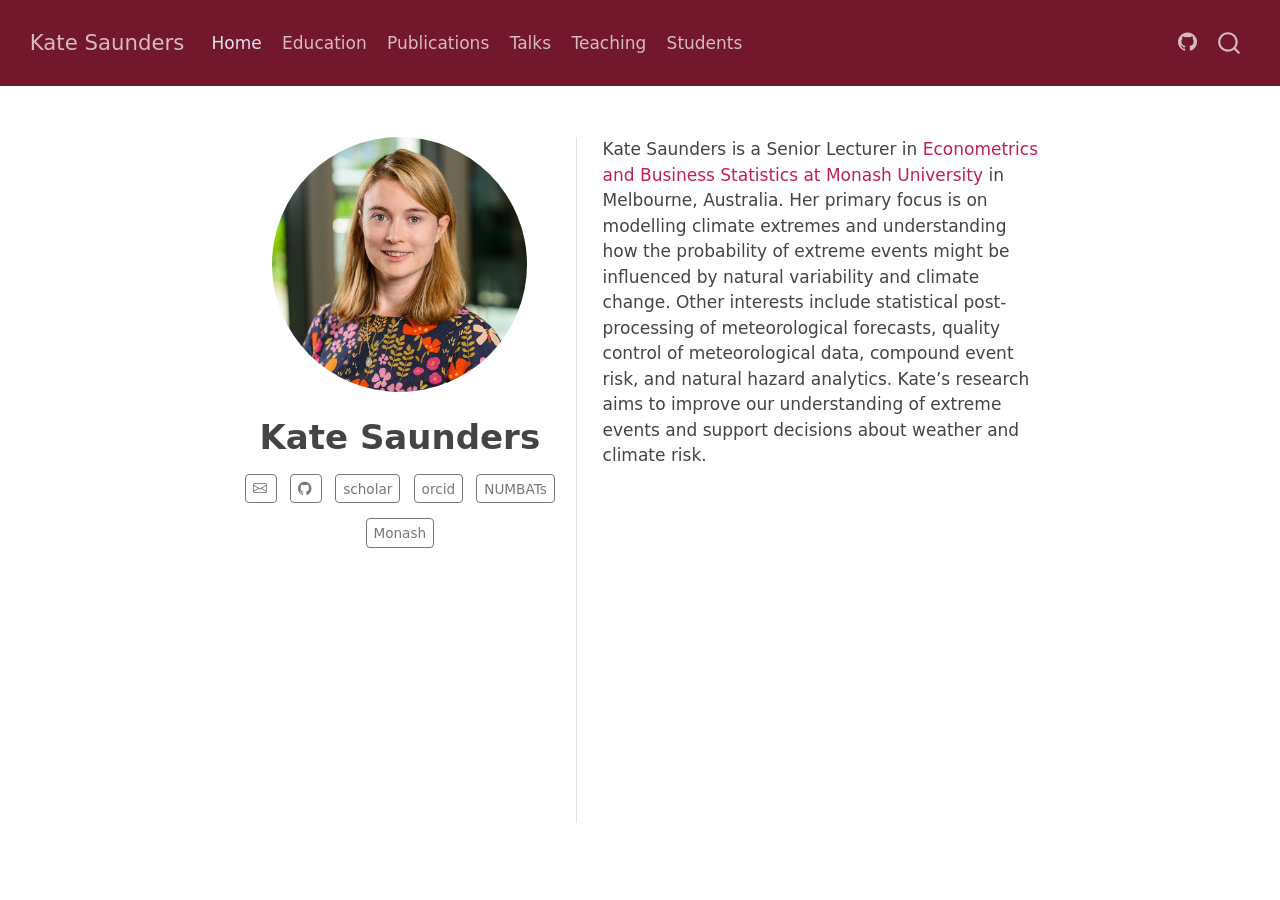
==== commit b08accb5: "Colour html" ====
--- a/docs/index.html
+++ b/docs/index.html
@@ -42,7 +42,7 @@
 <link href="site_libs/quarto-html/quarto-syntax-highlighting-845c23b38eaddc0f92fda52bfe77a8c8.css" rel="stylesheet" id="quarto-text-highlighting-styles">
 <script src="site_libs/bootstrap/bootstrap.min.js"></script>
 <link href="site_libs/bootstrap/bootstrap-icons.css" rel="stylesheet">
-<link href="site_libs/bootstrap/bootstrap-d441ec7d82a4c48058758889448e13eb.min.css" rel="stylesheet" append-hash="true" id="quarto-bootstrap" data-mode="light">
+<link href="site_libs/bootstrap/bootstrap-eec5e320e63de55a0eb2338de132c8f6.min.css" rel="stylesheet" append-hash="true" id="quarto-bootstrap" data-mode="light">
 <script id="quarto-search-options" type="application/json">{
   "location": "navbar",
   "copy-button": false,
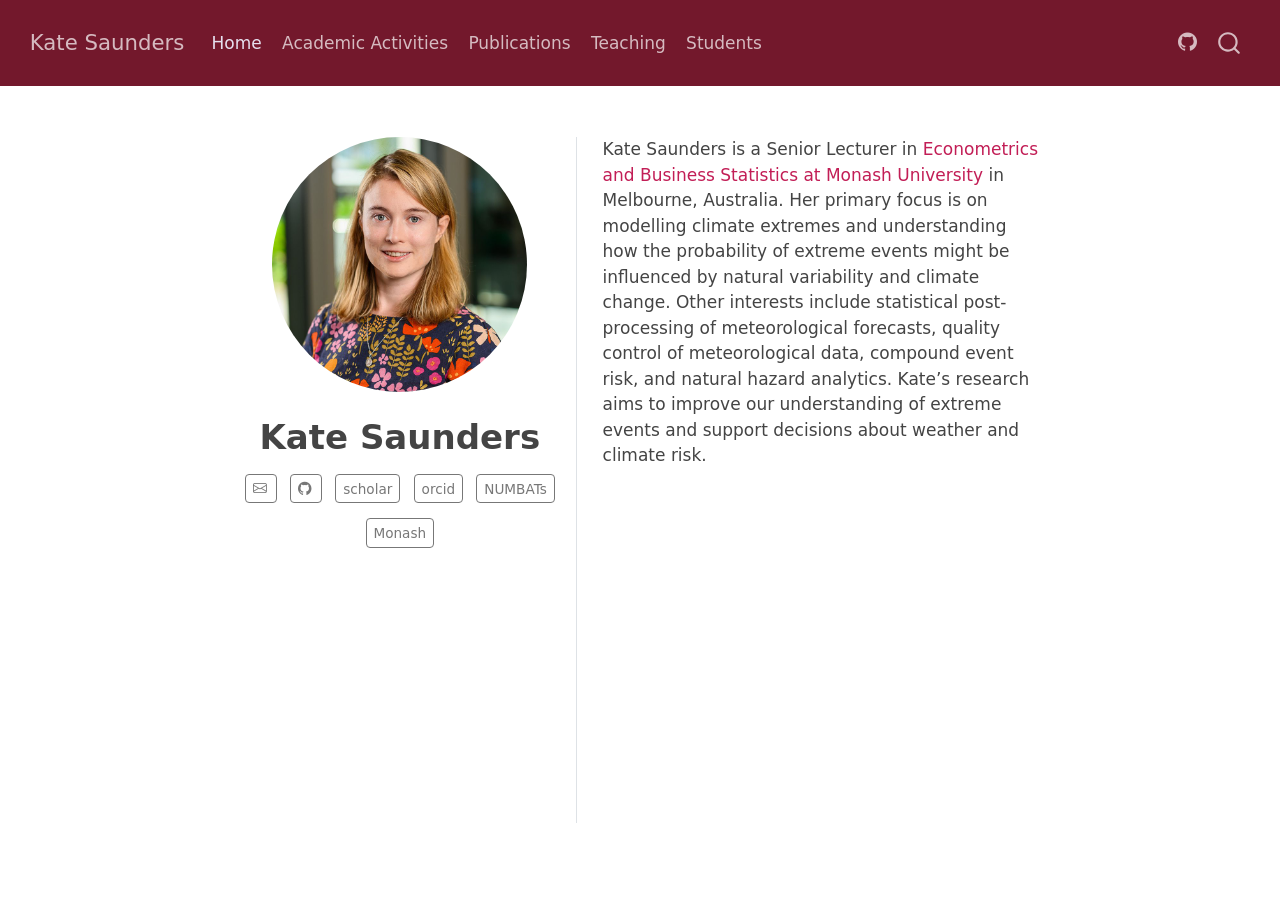
==== commit 3acf111a: "Website update Filling out website" ====
--- a/docs/index.html
+++ b/docs/index.html
@@ -96,16 +96,12 @@
 <span class="menu-text">Home</span></a>
   </li>  
   <li class="nav-item">
-    <a class="nav-link" href="./education.html"> 
-<span class="menu-text">Education</span></a>
+    <a class="nav-link" href="./cv.html"> 
+<span class="menu-text">Academic Activities</span></a>
   </li>  
   <li class="nav-item">
     <a class="nav-link" href="./publications.html"> 
 <span class="menu-text">Publications</span></a>
-  </li>  
-  <li class="nav-item">
-    <a class="nav-link" href="./talks.html"> 
-<span class="menu-text">Talks</span></a>
   </li>  
   <li class="nav-item">
     <a class="nav-link" href="./teaching.html"> 
